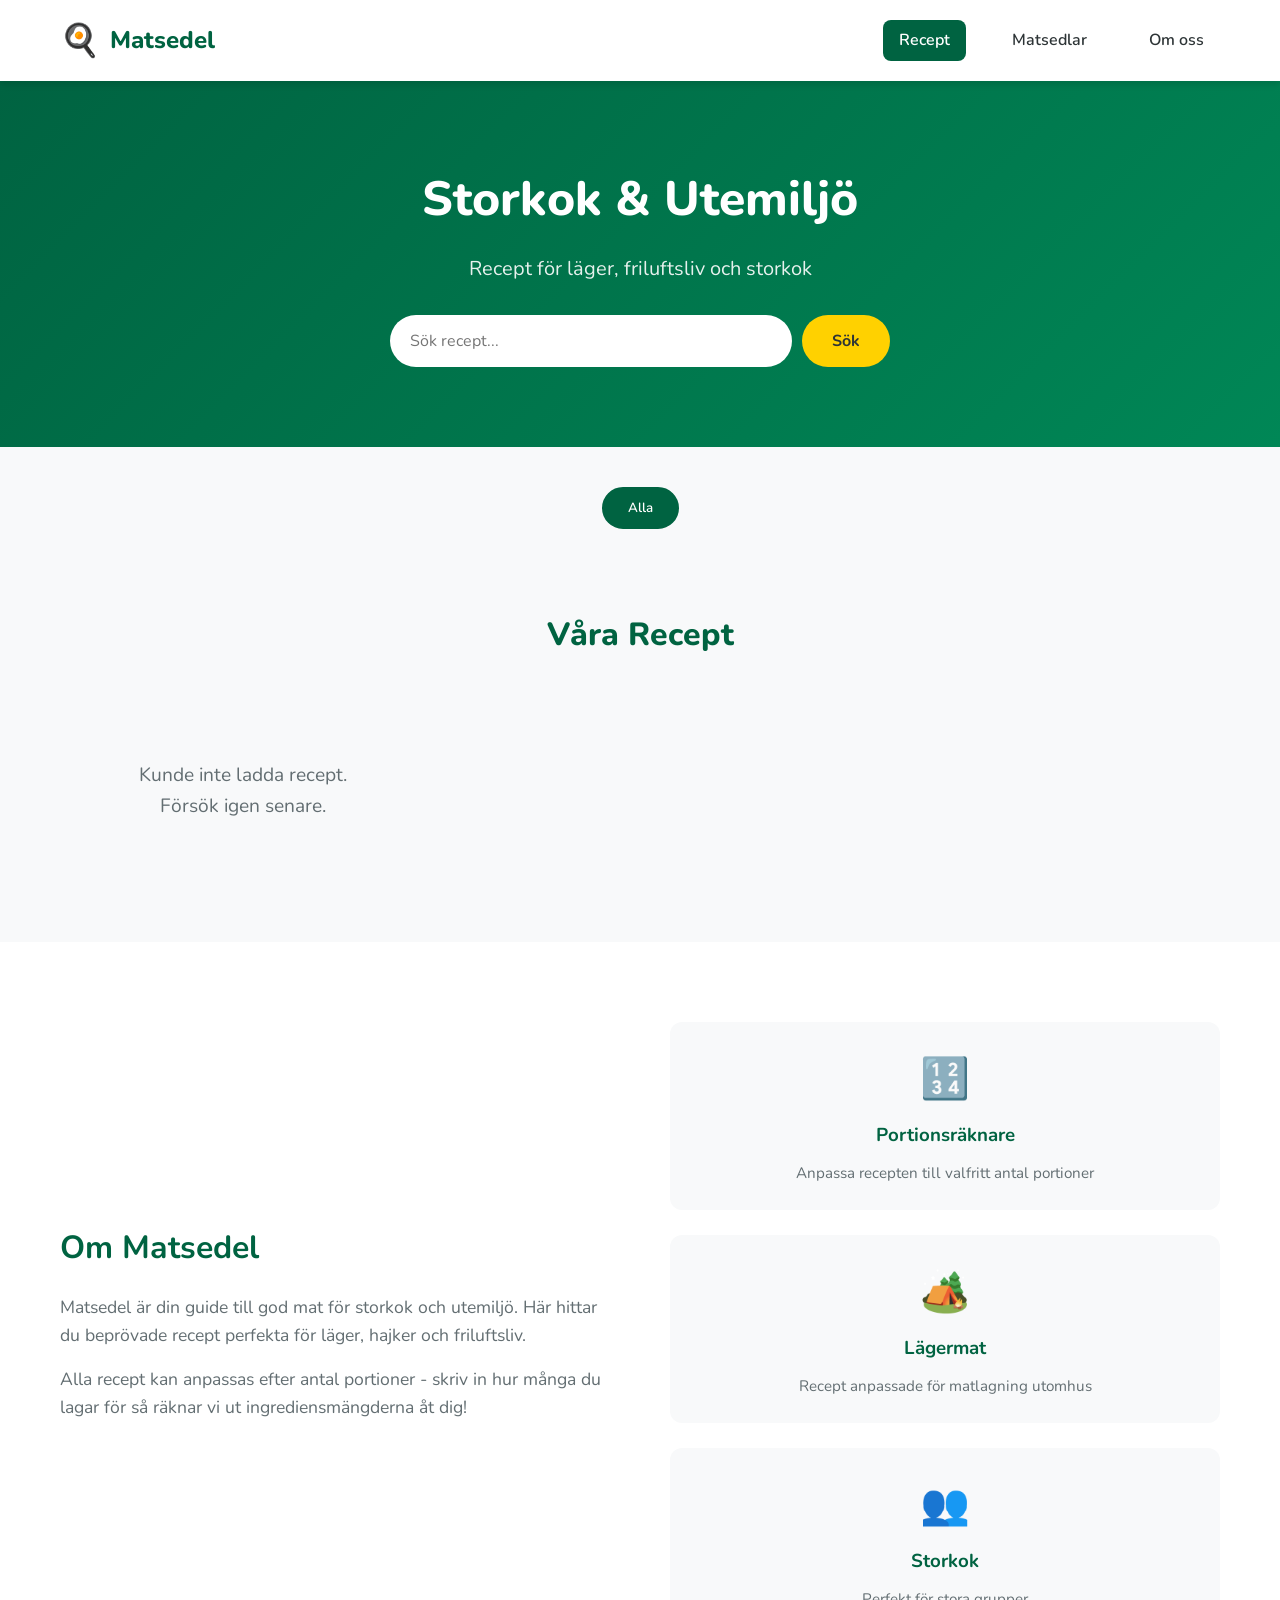
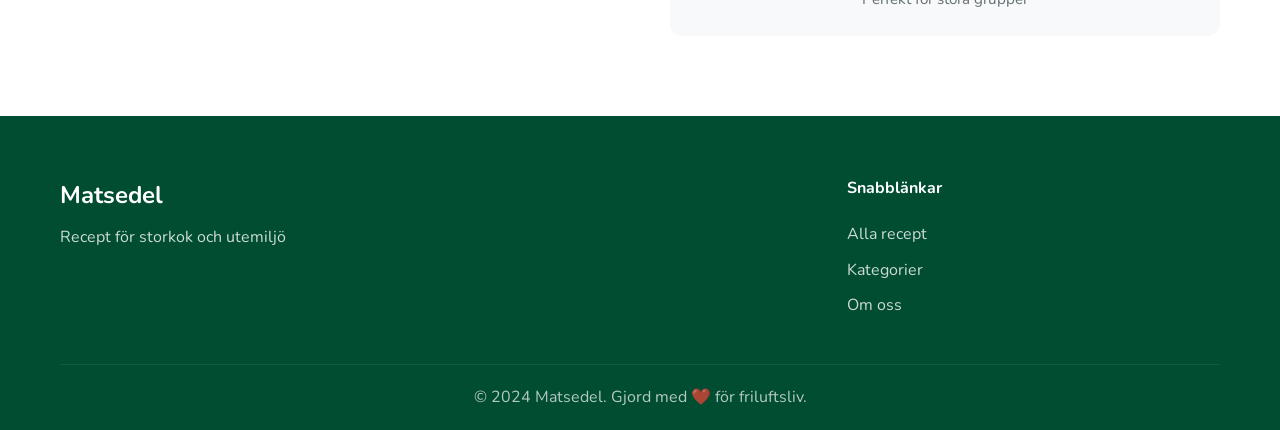
==== templates/index.html @ 11b61dfc "first it" ====
<!DOCTYPE html>
<html lang="sv">
<head>
    <meta charset="UTF-8">
    <meta name="viewport" content="width=device-width, initial-scale=1.0">
    <title>Matsedel - Storkok & Utemiljö</title>
    <link rel="stylesheet" href="/static/css/style.css">
    <link href="https://fonts.googleapis.com/css2?family=Nunito:wght@400;600;700;800&display=swap" rel="stylesheet">
</head>
<body>
    <!-- Header -->
    <header class="header">
        <div class="container">
            <div class="header-content">
                <a href="/" class="logo">
                    <span class="logo-icon">🍳</span>
                    <span class="logo-text">Matsedel</span>
                </a>
                <nav class="nav">
                    <a href="/" class="nav-link active">Recept</a>
                    <a href="/menus" class="nav-link">Matsedlar</a>
                    <a href="#about" class="nav-link">Om oss</a>
                </nav>
            </div>
        </div>
    </header>

    <!-- Hero Section -->
    <section class="hero">
        <div class="container">
            <h1>Storkok & Utemiljö</h1>
            <p>Recept för läger, friluftsliv och storkok</p>
            <div class="hero-search">
                <input type="text" id="searchInput" placeholder="Sök recept..." class="search-input">
                <button onclick="searchRecipes()" class="btn btn-primary">Sök</button>
            </div>
        </div>
    </section>

    <!-- Categories Filter -->
    <section class="categories" id="categories">
        <div class="container">
            <div class="category-buttons" id="categoryButtons">
                <button class="category-btn active" data-category="all">Alla</button>
                <!-- Categories loaded dynamically -->
            </div>
        </div>
    </section>

    <!-- Recipes Grid -->
    <section class="recipes-section">
        <div class="container">
            <h2 class="section-title">Våra Recept</h2>
            <div class="recipes-grid" id="recipesGrid">
                <!-- Recipes loaded dynamically -->
            </div>
        </div>
    </section>

    <!-- About Section -->
    <section class="about" id="about">
        <div class="container">
            <div class="about-content">
                <div class="about-text">
                    <h2>Om Matsedel</h2>
                    <p>Matsedel är din guide till god mat för storkok och utemiljö. Här hittar du beprövade recept perfekta för läger, hajker och friluftsliv.</p>
                    <p>Alla recept kan anpassas efter antal portioner - skriv in hur många du lagar för så räknar vi ut ingrediensmängderna åt dig!</p>
                </div>
                <div class="about-features">
                    <div class="feature">
                        <span class="feature-icon">🔢</span>
                        <h3>Portionsräknare</h3>
                        <p>Anpassa recepten till valfritt antal portioner</p>
                    </div>
                    <div class="feature">
                        <span class="feature-icon">🏕️</span>
                        <h3>Lägermat</h3>
                        <p>Recept anpassade för matlagning utomhus</p>
                    </div>
                    <div class="feature">
                        <span class="feature-icon">👥</span>
                        <h3>Storkok</h3>
                        <p>Perfekt för stora grupper</p>
                    </div>
                </div>
            </div>
        </div>
    </section>

    <!-- Footer -->
    <footer class="footer">
        <div class="container">
            <div class="footer-content">
                <div class="footer-info">
                    <h3>Matsedel</h3>
                    <p>Recept för storkok och utemiljö</p>
                </div>
                <div class="footer-links">
                    <h4>Snabblänkar</h4>
                    <a href="/">Alla recept</a>
                    <a href="#categories">Kategorier</a>
                    <a href="#about">Om oss</a>
                </div>
            </div>
            <div class="footer-bottom">
                <p>&copy; 2024 Matsedel. Gjord med ❤️ för friluftsliv.</p>
            </div>
        </div>
    </footer>

    <script src="/static/js/app.js"></script>
</body>
</html>
---- static/css/style.css ----
/* ===== CSS Variables (Scout-inspired theme) ===== */
:root {
    --primary-color: #006341;
    --primary-light: #008756;
    --primary-dark: #004d32;
    --secondary-color: #ffd100;
    --accent-color: #e63946;
    --text-color: #2d3436;
    --text-light: #636e72;
    --bg-color: #f8f9fa;
    --white: #ffffff;
    --shadow: 0 4px 6px rgba(0, 0, 0, 0.1);
    --shadow-hover: 0 8px 25px rgba(0, 0, 0, 0.15);
    --border-radius: 12px;
    --transition: all 0.3s ease;
}

/* ===== Reset & Base ===== */
* {
    margin: 0;
    padding: 0;
    box-sizing: border-box;
}

html {
    scroll-behavior: smooth;
}

body {
    font-family: 'Nunito', sans-serif;
    background-color: var(--bg-color);
    color: var(--text-color);
    line-height: 1.6;
}

.container {
    max-width: 1200px;
    margin: 0 auto;
    padding: 0 20px;
}

/* ===== Header ===== */
.header {
    background: var(--white);
    box-shadow: var(--shadow);
    position: sticky;
    top: 0;
    z-index: 1000;
}

.header-content {
    display: flex;
    justify-content: space-between;
    align-items: center;
    padding: 15px 0;
}

.logo {
    display: flex;
    align-items: center;
    gap: 10px;
    text-decoration: none;
    color: var(--primary-color);
}

.logo-img {
    height: 40px;
    width: auto;
}

.logo-icon {
    font-size: 2rem;
}

.logo-text {
    font-size: 1.5rem;
    font-weight: 800;
}

.nav {
    display: flex;
    gap: 30px;
}

.nav-link {
    text-decoration: none;
    color: var(--text-color);
    font-weight: 600;
    padding: 8px 16px;
    border-radius: 8px;
    transition: var(--transition);
}

.nav-link:hover,
.nav-link.active {
    background: var(--primary-color);
    color: var(--white);
}

/* ===== Hero Section ===== */
.hero {
    background: linear-gradient(135deg, var(--primary-color) 0%, var(--primary-light) 100%);
    color: var(--white);
    padding: 80px 0;
    text-align: center;
}

.hero h1 {
    font-size: 3rem;
    font-weight: 800;
    margin-bottom: 15px;
}

.hero p {
    font-size: 1.25rem;
    opacity: 0.9;
    margin-bottom: 30px;
}

.hero-search {
    display: flex;
    gap: 10px;
    max-width: 500px;
    margin: 0 auto;
}

.search-input {
    flex: 1;
    padding: 15px 20px;
    border: none;
    border-radius: 50px;
    font-size: 1rem;
    font-family: inherit;
}

.search-input:focus {
    outline: 3px solid var(--secondary-color);
}

/* ===== Buttons ===== */
.btn {
    padding: 15px 30px;
    border: none;
    border-radius: 50px;
    font-size: 1rem;
    font-weight: 700;
    cursor: pointer;
    transition: var(--transition);
    font-family: inherit;
}

.btn-primary {
    background: var(--secondary-color);
    color: var(--text-color);
}

.btn-primary:hover {
    background: #e6bc00;
    transform: translateY(-2px);
}

.btn-secondary {
    background: var(--white);
    color: var(--primary-color);
    border: 2px solid var(--primary-color);
}

.btn-secondary:hover {
    background: var(--primary-color);
    color: var(--white);
}

/* ===== Categories ===== */
.categories {
    padding: 40px 0 20px;
}

.category-buttons {
    display: flex;
    gap: 10px;
    flex-wrap: wrap;
    justify-content: center;
}

.category-btn {
    padding: 10px 24px;
    border: 2px solid var(--primary-color);
    background: var(--white);
    color: var(--primary-color);
    border-radius: 50px;
    font-weight: 600;
    cursor: pointer;
    transition: var(--transition);
    font-family: inherit;
}

.category-btn:hover,
.category-btn.active {
    background: var(--primary-color);
    color: var(--white);
}

/* ===== Section Titles ===== */
.section-title {
    font-size: 2rem;
    font-weight: 800;
    text-align: center;
    margin-bottom: 40px;
    color: var(--primary-color);
}

/* ===== Recipes Grid ===== */
.recipes-section {
    padding: 60px 0;
}

.recipes-grid {
    display: grid;
    grid-template-columns: repeat(auto-fill, minmax(300px, 1fr));
    gap: 30px;
}

/* ===== Recipe Card ===== */
.recipe-card {
    background: var(--white);
    border-radius: var(--border-radius);
    overflow: hidden;
    box-shadow: var(--shadow);
    transition: var(--transition);
    cursor: pointer;
}

.recipe-card:hover {
    transform: translateY(-5px);
    box-shadow: var(--shadow-hover);
}

.recipe-image {
    height: 200px;
    background: linear-gradient(135deg, var(--primary-light) 0%, var(--primary-color) 100%);
    display: flex;
    align-items: center;
    justify-content: center;
    font-size: 4rem;
}

.recipe-info {
    padding: 20px;
}

.recipe-category {
    display: inline-block;
    background: var(--secondary-color);
    color: var(--text-color);
    padding: 4px 12px;
    border-radius: 20px;
    font-size: 0.85rem;
    font-weight: 600;
    margin-bottom: 10px;
}

.recipe-info h3 {
    font-size: 1.25rem;
    margin-bottom: 10px;
    color: var(--text-color);
}

.recipe-info p {
    color: var(--text-light);
    font-size: 0.95rem;
    margin-bottom: 15px;
}

.recipe-meta {
    display: flex;
    gap: 20px;
    color: var(--text-light);
    font-size: 0.9rem;
}

.recipe-meta span {
    display: flex;
    align-items: center;
    gap: 5px;
}

/* ===== Recipe Detail Page ===== */
.recipe-detail {
    padding: 40px 0 80px;
}

.back-link {
    display: inline-block;
    color: var(--primary-color);
    text-decoration: none;
    font-weight: 600;
    margin-bottom: 30px;
    transition: var(--transition);
}

.back-link:hover {
    color: var(--primary-dark);
}

.recipe-header {
    display: grid;
    grid-template-columns: 1fr 1fr;
    gap: 40px;
    margin-bottom: 40px;
}

.recipe-image-large {
    height: 400px;
    background: linear-gradient(135deg, var(--primary-light) 0%, var(--primary-color) 100%);
    border-radius: var(--border-radius);
    display: flex;
    align-items: center;
    justify-content: center;
    font-size: 8rem;
}

.recipe-title-section h1 {
    font-size: 2.5rem;
    color: var(--text-color);
    margin-bottom: 15px;
}

.recipe-description {
    color: var(--text-light);
    font-size: 1.1rem;
    margin-bottom: 20px;
}

.recipe-details {
    display: flex;
    gap: 30px;
    margin-bottom: 30px;
}

.detail-item {
    display: flex;
    align-items: center;
    gap: 8px;
    color: var(--text-color);
}

.detail-item span:first-child {
    font-size: 1.5rem;
}

/* ===== Servings Calculator ===== */
.servings-calculator {
    background: var(--primary-color);
    color: var(--white);
    padding: 25px;
    border-radius: var(--border-radius);
}

.servings-calculator h3 {
    margin-bottom: 15px;
}

.servings-input {
    display: flex;
    align-items: center;
    gap: 15px;
}

.servings-input input {
    width: 80px;
    padding: 10px;
    border: none;
    border-radius: 8px;
    font-size: 1.2rem;
    text-align: center;
    font-family: inherit;
}

.servings-input button {
    padding: 10px 20px;
    background: var(--secondary-color);
    color: var(--text-color);
    border: none;
    border-radius: 8px;
    font-weight: 700;
    cursor: pointer;
    transition: var(--transition);
}

.servings-input button:hover {
    background: #e6bc00;
}

/* ===== Ingredients & Instructions ===== */
.recipe-body {
    display: grid;
    grid-template-columns: 1fr 2fr;
    gap: 40px;
}

.ingredients-section,
.instructions-section {
    background: var(--white);
    padding: 30px;
    border-radius: var(--border-radius);
    box-shadow: var(--shadow);
}

.ingredients-section h2,
.instructions-section h2 {
    color: var(--primary-color);
    margin-bottom: 20px;
    padding-bottom: 10px;
    border-bottom: 2px solid var(--primary-color);
}

.ingredients-list {
    list-style: none;
}

.ingredients-list li {
    padding: 12px 0;
    border-bottom: 1px solid #eee;
    display: flex;
    justify-content: space-between;
}

.ingredients-list li:last-child {
    border-bottom: none;
}

.ingredient-amount {
    font-weight: 700;
    color: var(--primary-color);
}

.instructions-section ol {
    padding-left: 20px;
}

.instructions-section li {
    padding: 15px 0;
    padding-left: 10px;
}

.instructions-section li::marker {
    color: var(--primary-color);
    font-weight: 700;
}

/* ===== About Section ===== */
.about {
    background: var(--white);
    padding: 80px 0;
}

.about-content {
    display: grid;
    grid-template-columns: 1fr 1fr;
    gap: 60px;
    align-items: center;
}

.about-text h2 {
    font-size: 2rem;
    color: var(--primary-color);
    margin-bottom: 20px;
}

.about-text p {
    color: var(--text-light);
    margin-bottom: 15px;
    font-size: 1.1rem;
}

.about-features {
    display: grid;
    gap: 25px;
}

.feature {
    background: var(--bg-color);
    padding: 25px;
    border-radius: var(--border-radius);
    text-align: center;
    transition: var(--transition);
}

.feature:hover {
    transform: translateY(-3px);
    box-shadow: var(--shadow);
}

.feature-icon {
    font-size: 2.5rem;
    display: block;
    margin-bottom: 10px;
}

.feature h3 {
    color: var(--primary-color);
    margin-bottom: 10px;
}

.feature p {
    color: var(--text-light);
    font-size: 0.95rem;
}

/* ===== Footer ===== */
.footer {
    background: var(--primary-dark);
    color: var(--white);
    padding: 60px 0 20px;
}

.footer-content {
    display: grid;
    grid-template-columns: 2fr 1fr;
    gap: 40px;
    margin-bottom: 40px;
}

.footer-info h3 {
    font-size: 1.5rem;
    margin-bottom: 10px;
}

.footer-info p {
    opacity: 0.8;
}

.footer-links h4 {
    margin-bottom: 15px;
}

.footer-links a {
    display: block;
    color: var(--white);
    opacity: 0.8;
    text-decoration: none;
    padding: 5px 0;
    transition: var(--transition);
}

.footer-links a:hover {
    opacity: 1;
}

.footer-bottom {
    text-align: center;
    padding-top: 20px;
    border-top: 1px solid rgba(255, 255, 255, 0.1);
    opacity: 0.7;
}

/* ===== Loading State ===== */
.loading {
    text-align: center;
    padding: 60px;
    color: var(--text-light);
    font-size: 1.2rem;
}

/* ===== Menu Planning Styles ===== */
.hero-small {
    padding: 50px 0;
}

.hero-small h1 {
    font-size: 2.5rem;
}

/* Create Menu Section */
.create-menu-section {
    padding: 40px 0;
}

.create-menu-card {
    background: var(--white);
    padding: 30px;
    border-radius: var(--border-radius);
    box-shadow: var(--shadow);
}

.create-menu-card h2 {
    color: var(--primary-color);
    margin-bottom: 20px;
}

.create-menu-form {
    display: flex;
    flex-direction: column;
    gap: 20px;
}

.form-row {
    display: grid;
    grid-template-columns: 2fr 1fr 1fr;
    gap: 20px;
}

.form-group {
    display: flex;
    flex-direction: column;
    gap: 8px;
}

.form-group label {
    font-weight: 600;
    color: var(--text-color);
}

.form-group input {
    padding: 12px 15px;
    border: 2px solid #e0e0e0;
    border-radius: 8px;
    font-size: 1rem;
    font-family: inherit;
    transition: var(--transition);
}

.form-group input:focus {
    outline: none;
    border-color: var(--primary-color);
}

/* Menus Grid */
.menus-section {
    padding: 40px 0 80px;
}

.menus-grid {
    display: grid;
    grid-template-columns: repeat(auto-fill, minmax(350px, 1fr));
    gap: 20px;
}

.menu-card {
    background: var(--white);
    border-radius: var(--border-radius);
    padding: 20px;
    box-shadow: var(--shadow);
    display: flex;
    align-items: center;
    gap: 15px;
    cursor: pointer;
    transition: var(--transition);
    position: relative;
}

.menu-card:hover {
    transform: translateY(-3px);
    box-shadow: var(--shadow-hover);
}

.menu-card-icon {
    font-size: 2.5rem;
}

.menu-card-info {
    flex: 1;
}

.menu-card-info h3 {
    color: var(--text-color);
    margin-bottom: 8px;
}

.menu-card-meta {
    display: flex;
    gap: 15px;
    color: var(--text-light);
    font-size: 0.9rem;
}

.menu-card-date {
    color: var(--text-light);
    font-size: 0.85rem;
    margin-top: 8px;
}

.delete-btn {
    background: none;
    border: none;
    font-size: 1.2rem;
    cursor: pointer;
    padding: 8px;
    opacity: 0.5;
    transition: var(--transition);
}

.delete-btn:hover {
    opacity: 1;
}

/* Menu Detail Page */
.menu-detail-page {
    padding: 40px 0 80px;
}

.back-link {
    display: inline-block;
    color: var(--primary-color);
    text-decoration: none;
    font-weight: 600;
    margin-bottom: 20px;
}

.back-link:hover {
    text-decoration: underline;
}

.menu-header {
    margin-bottom: 30px;
}

.menu-title-section h1 {
    color: var(--text-color);
    margin-bottom: 10px;
}

.menu-meta {
    display: flex;
    gap: 20px;
    color: var(--text-light);
}

/* New Table-based Menu Layout */
.menu-table-wrapper {
    overflow-x: auto;
    margin-bottom: 30px;
}

.menu-table {
    width: 100%;
    border-collapse: separate;
    border-spacing: 0;
    background: var(--white);
    border-radius: var(--border-radius);
    box-shadow: var(--shadow);
    overflow: hidden;
}

.menu-table thead {
    background: var(--primary-color);
}

.menu-table th {
    color: var(--white);
    font-weight: 700;
    padding: 18px 15px;
    text-align: center;
    font-size: 1rem;
}

.menu-table th.day-column {
    width: 100px;
    background: var(--primary-dark);
}

.menu-table th.meal-column {
    min-width: 180px;
}

.menu-row {
    border-bottom: 2px solid #e8e8e8;
}

.menu-row:last-child {
    border-bottom: none;
}

.day-cell {
    background: var(--primary-color);
    text-align: center;
    vertical-align: middle;
}

.day-number {
    color: var(--white);
    font-weight: 700;
    font-size: 1.1rem;
}

.meal-cell {
    padding: 12px;
    vertical-align: top;
    cursor: pointer;
    transition: var(--transition);
    border-right: 1px solid #e8e8e8;
}

.meal-cell:last-child {
    border-right: none;
}

/* EMPTY SLOT - Dashed border, light gray */
.meal-cell.empty {
    background: #f8f8f8;
}

.meal-cell.empty:hover {
    background: #f0f0f0;
}

.empty-slot {
    display: flex;
    flex-direction: column;
    align-items: center;
    justify-content: center;
    min-height: 80px;
    border: 2px dashed #ccc;
    border-radius: 8px;
    color: #999;
}

.empty-slot .plus-icon {
    font-size: 2rem;
    font-weight: 300;
    line-height: 1;
}

.empty-slot .add-text {
    font-size: 0.85rem;
    margin-top: 5px;
}

/* FILLED SLOT - Strong green background with recipe card */
.meal-cell.has-recipe {
    background: #e8f5e9;
}

.meal-cell.has-recipe:hover {
    background: #c8e6c9;
}

.recipe-card {
    background: var(--white);
    border: 3px solid var(--primary-color);
    border-radius: 8px;
    padding: 12px;
    min-height: 80px;
    position: relative;
    box-shadow: 0 2px 8px rgba(0, 99, 65, 0.15);
}

.recipe-card-name {
    font-weight: 700;
    color: var(--primary-color);
    font-size: 1rem;
    margin-bottom: 5px;
    padding-right: 60px;
}

.recipe-card-time {
    color: var(--text-light);
    font-size: 0.85rem;
}

.remove-recipe-btn {
    position: absolute;
    top: 8px;
    right: 8px;
    background: #ffebee;
    border: 1px solid #ef5350;
    color: #c62828;
    padding: 4px 10px;
    border-radius: 4px;
    font-size: 0.75rem;
    cursor: pointer;
    transition: var(--transition);
}

.remove-recipe-btn:hover {
    background: #ef5350;
    color: white;
}

/* Legend */
.menu-legend {
    display: flex;
    gap: 30px;
    justify-content: center;
    padding: 20px;
    background: var(--white);
    border-radius: var(--border-radius);
    box-shadow: var(--shadow);
    margin-bottom: 30px;
}

.legend-item {
    display: flex;
    align-items: center;
    gap: 10px;
    color: var(--text-light);
    font-size: 0.9rem;
}

.legend-box {
    width: 30px;
    height: 30px;
    border-radius: 4px;
}

.legend-box.empty {
    background: #f8f8f8;
    border: 2px dashed #ccc;
}

.legend-box.filled {
    background: var(--white);
    border: 3px solid var(--primary-color);
    box-shadow: 0 2px 8px rgba(0, 99, 65, 0.15);
}

/* Modal */
.modal {
    display: none;
    position: fixed;
    top: 0;
    left: 0;
    right: 0;
    bottom: 0;
    background: rgba(0, 0, 0, 0.5);
    z-index: 2000;
    align-items: center;
    justify-content: center;
}

.modal.active {
    display: flex;
}

.modal-content {
    background: var(--white);
    border-radius: var(--border-radius);
    width: 90%;
    max-width: 600px;
    max-height: 80vh;
    display: flex;
    flex-direction: column;
}

.modal-header {
    display: flex;
    justify-content: space-between;
    align-items: center;
    padding: 20px;
    border-bottom: 1px solid #e0e0e0;
}

.modal-header h2 {
    color: var(--primary-color);
}

.modal-close {
    background: none;
    border: none;
    font-size: 1.5rem;
    cursor: pointer;
    color: var(--text-light);
}

.modal-search {
    padding: 15px 20px;
    border-bottom: 1px solid #e0e0e0;
}

.modal-search input {
    width: 100%;
    padding: 12px 15px;
    border: 2px solid #e0e0e0;
    border-radius: 8px;
    font-size: 1rem;
    font-family: inherit;
}

.modal-body {
    flex: 1;
    overflow-y: auto;
    padding: 20px;
}

.modal-recipe {
    padding: 15px;
    border: 1px solid #e0e0e0;
    border-radius: 8px;
    margin-bottom: 10px;
    cursor: pointer;
    transition: var(--transition);
}

.modal-recipe:hover {
    background: var(--bg-color);
    border-color: var(--primary-color);
}

.modal-recipe h4 {
    color: var(--text-color);
    margin-bottom: 5px;
}

.modal-recipe p {
    color: var(--text-light);
    font-size: 0.9rem;
    margin-bottom: 8px;
}

.modal-recipe-meta {
    display: flex;
    gap: 15px;
    color: var(--text-light);
    font-size: 0.85rem;
}

/* Shopping List */
.shopping-list-section {
    margin-top: 40px;
    background: var(--white);
    border-radius: var(--border-radius);
    padding: 30px;
    box-shadow: var(--shadow);
}

.shopping-list-section h2 {
    color: var(--primary-color);
    margin-bottom: 20px;
}

.servings-selector {
    display: flex;
    align-items: center;
    gap: 15px;
    margin-bottom: 20px;
}

.servings-selector input {
    width: 80px;
    padding: 10px;
    border: 2px solid #e0e0e0;
    border-radius: 8px;
    font-size: 1rem;
    text-align: center;
}

.shopping-list-info {
    color: var(--text-light);
    margin-bottom: 15px;
}

.shopping-items {
    list-style: none;
    padding: 0;
}

.shopping-items li {
    display: flex;
    justify-content: space-between;
    padding: 12px 0;
    border-bottom: 1px solid #f0f0f0;
}

.shopping-items li:last-child {
    border-bottom: none;
}

.ingredient-name {
    color: var(--text-color);
}

.ingredient-amount {
    font-weight: 600;
    color: var(--primary-color);
}

/* ===== Responsive Design ===== */
@media (max-width: 1024px) {
    .menu-table th.meal-column {
        min-width: 140px;
    }
    
    .recipe-card-name {
        font-size: 0.9rem;
        padding-right: 50px;
    }
    
    .remove-recipe-btn {
        padding: 3px 8px;
        font-size: 0.7rem;
    }
}

@media (max-width: 768px) {
    .header-content {
        flex-direction: column;
        gap: 15px;
    }
    
    .nav {
        gap: 15px;
    }
    
    .hero h1 {
        font-size: 2rem;
    }
    
    .hero-search {
        flex-direction: column;
    }
    
    .recipes-grid {
        grid-template-columns: 1fr;
    }
    
    .recipe-header {
        grid-template-columns: 1fr;
    }
    
    .recipe-body {
        grid-template-columns: 1fr;
    }
    
    .about-content {
        grid-template-columns: 1fr;
    }
    
    .footer-content {
        grid-template-columns: 1fr;
        text-align: center;
    }
    
    .form-row {
        grid-template-columns: 1fr;
    }
    
    .menus-grid {
        grid-template-columns: 1fr;
    }
    
    /* Mobile menu table - scroll horizontally */
    .menu-table-wrapper {
        margin: 0 -15px;
        padding: 0 15px;
    }
    
    .menu-table th {
        padding: 12px 10px;
        font-size: 0.85rem;
    }
    
    .menu-table th.meal-column {
        min-width: 120px;
    }
    
    .meal-cell {
        padding: 8px;
    }
    
    .recipe-card {
        padding: 8px;
        min-height: 70px;
    }
    
    .recipe-card-name {
        font-size: 0.8rem;
        padding-right: 40px;
    }
    
    .empty-slot {
        min-height: 70px;
    }
    
    .empty-slot .plus-icon {
        font-size: 1.5rem;
    }
    
    .menu-legend {
        flex-direction: column;
        gap: 15px;
        align-items: flex-start;
    }
    
    .servings-selector {
        flex-wrap: wrap;
    }
}
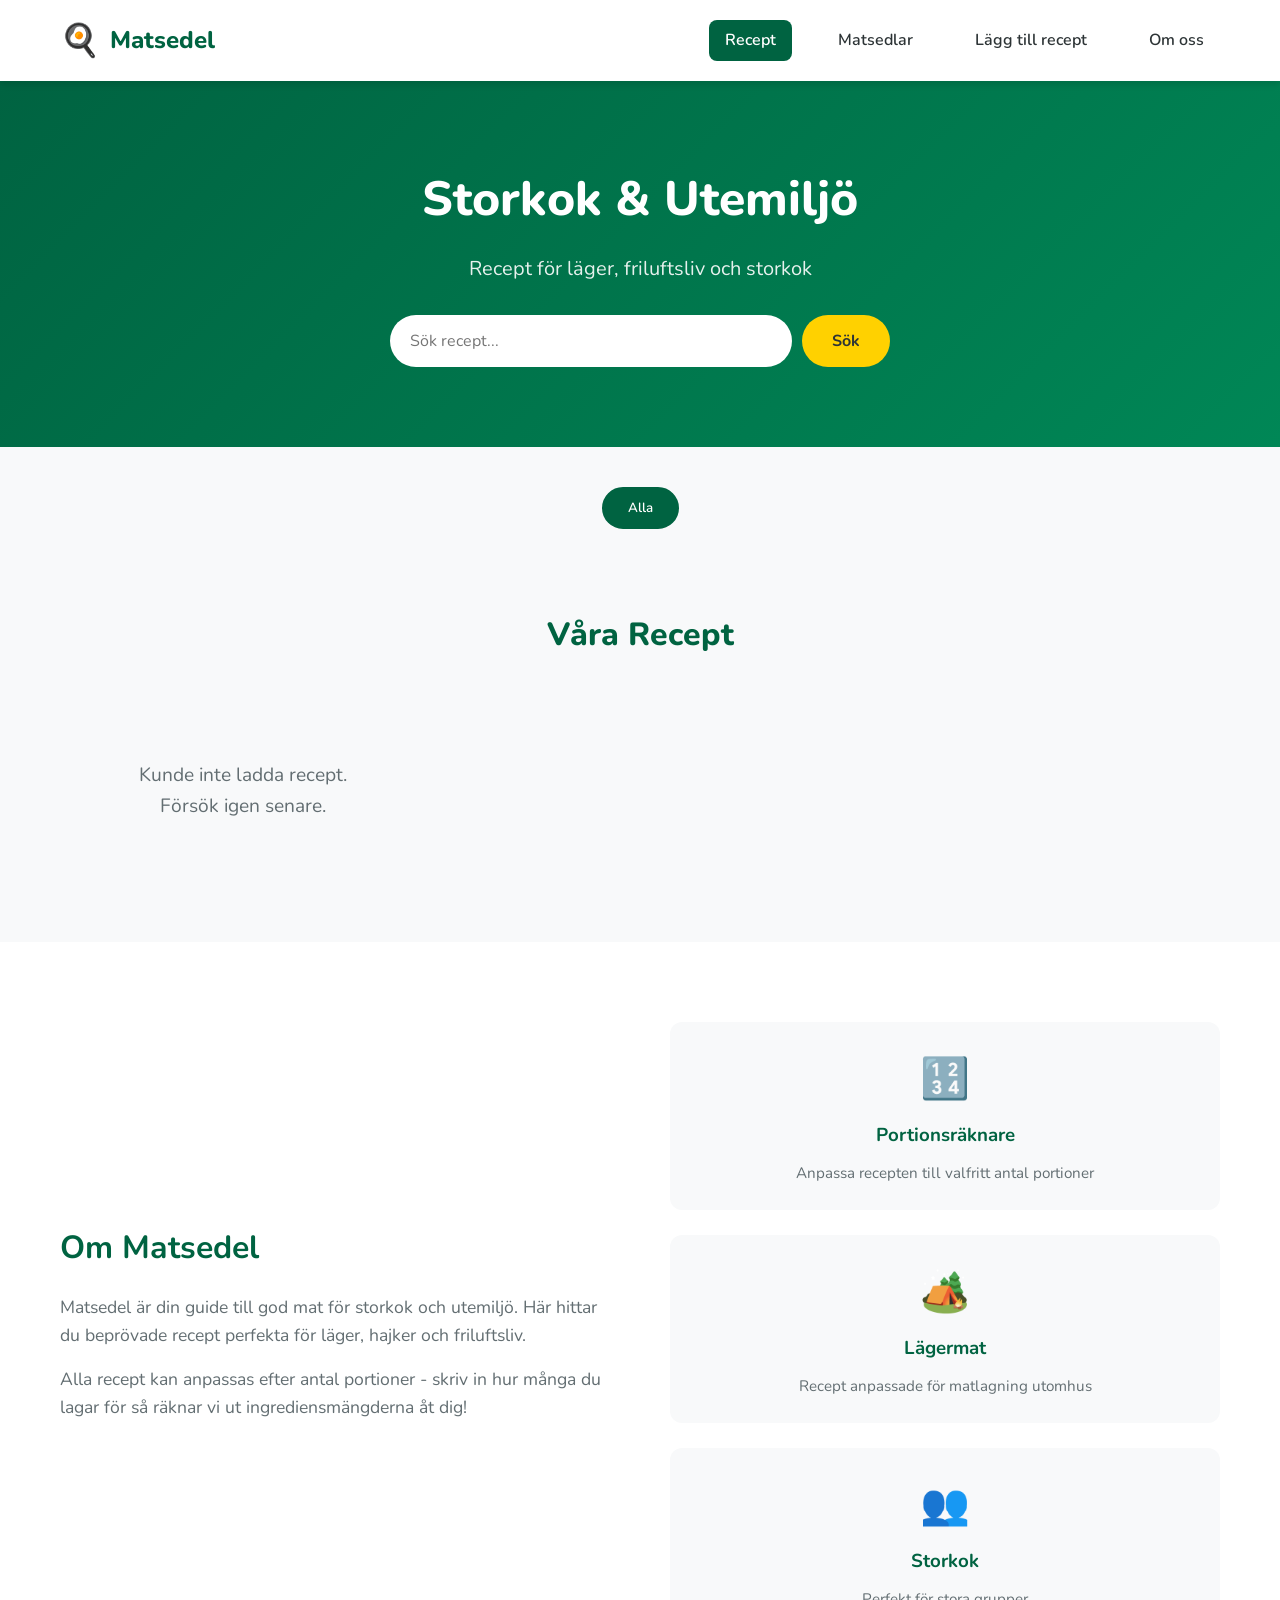
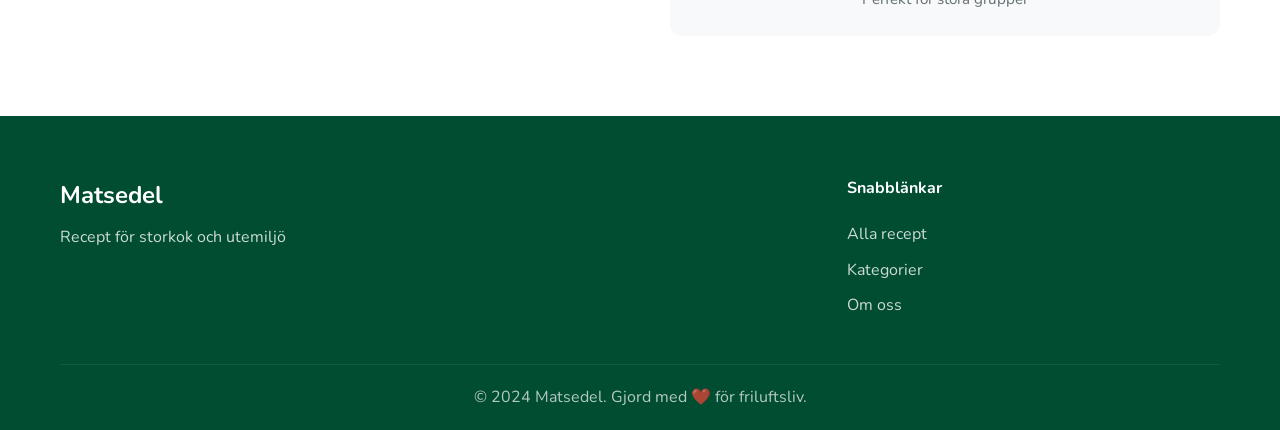
==== commit f6e68b3e: "add more feature" ====
--- a/templates/index.html
+++ b/templates/index.html
@@ -19,6 +19,7 @@
                 <nav class="nav">
                     <a href="/" class="nav-link active">Recept</a>
                     <a href="/menus" class="nav-link">Matsedlar</a>
+                    <a href="/editor" class="nav-link">Lägg till recept</a>
                     <a href="#about" class="nav-link">Om oss</a>
                 </nav>
             </div>
--- a/static/css/style.css
+++ b/static/css/style.css
@@ -244,6 +244,13 @@
     font-size: 4rem;
 }
 
+.recipe-photo-card {
+    width: 100%;
+    height: 100%;
+    object-fit: cover;
+    display: block;
+}
+
 .recipe-info {
     padding: 20px;
 }
@@ -319,6 +326,14 @@
     font-size: 8rem;
 }
 
+.recipe-photo-large {
+    width: 100%;
+    height: 100%;
+    object-fit: cover;
+    display: block;
+    border-radius: var(--border-radius);
+}
+
 .recipe-title-section h1 {
     font-size: 2.5rem;
     color: var(--text-color);
@@ -621,6 +636,21 @@
 }
 
 .form-group input:focus {
+    outline: none;
+    border-color: var(--primary-color);
+}
+
+.form-group select {
+    padding: 12px 15px;
+    border: 2px solid #e0e0e0;
+    border-radius: 8px;
+    font-size: 1rem;
+    font-family: inherit;
+    background: var(--white);
+    transition: var(--transition);
+}
+
+.form-group select:focus {
     outline: none;
     border-color: var(--primary-color);
 }
@@ -1065,6 +1095,100 @@
     border-bottom: none;
 }
 
+.editor-textarea {
+    width: 100%;
+    padding: 12px 15px;
+    border: 2px solid #e0e0e0;
+    border-radius: 8px;
+    font-size: 1rem;
+    font-family: inherit;
+    transition: var(--transition);
+    resize: vertical;
+}
+
+.editor-textarea:focus {
+    outline: none;
+    border-color: var(--primary-color);
+}
+
+.editor-ingredients-header {
+    display: flex;
+    justify-content: space-between;
+    align-items: center;
+    margin-top: 10px;
+}
+
+.editor-ingredients-header h3 {
+    color: var(--primary-color);
+}
+
+.editor-ingredients-list {
+    display: flex;
+    flex-direction: column;
+    gap: 12px;
+}
+
+.editor-ingredient-row {
+    display: grid;
+    grid-template-columns: 2fr 1fr 1fr auto;
+    gap: 12px;
+    align-items: center;
+}
+
+.editor-ingredient-row input {
+    padding: 10px 12px;
+    border: 2px solid #e0e0e0;
+    border-radius: 8px;
+    font-size: 0.95rem;
+    font-family: inherit;
+}
+
+.editor-ingredient-row input:focus {
+    outline: none;
+    border-color: var(--primary-color);
+}
+
+.editor-ingredient-row select {
+    padding: 10px 12px;
+    border: 2px solid #e0e0e0;
+    border-radius: 8px;
+    font-size: 0.95rem;
+    font-family: inherit;
+    background: var(--white);
+}
+
+.editor-ingredient-row select:focus {
+    outline: none;
+    border-color: var(--primary-color);
+}
+
+.remove-ingredient-btn {
+    border-radius: 12px;
+    padding: 10px 14px;
+}
+
+.editor-actions {
+    margin-top: 10px;
+}
+
+.editor-message {
+    min-height: 24px;
+    font-weight: 700;
+}
+
+.editor-message.success {
+    color: var(--primary-color);
+}
+
+.editor-message.error {
+    color: var(--accent-color);
+}
+
+.editor-help {
+    color: var(--text-light);
+    font-size: 0.9rem;
+}
+
 .ingredient-name {
     color: var(--text-color);
 }
@@ -1184,4 +1308,8 @@
     .servings-selector {
         flex-wrap: wrap;
     }
-}
+
+    .editor-ingredient-row {
+        grid-template-columns: 1fr;
+    }
+}
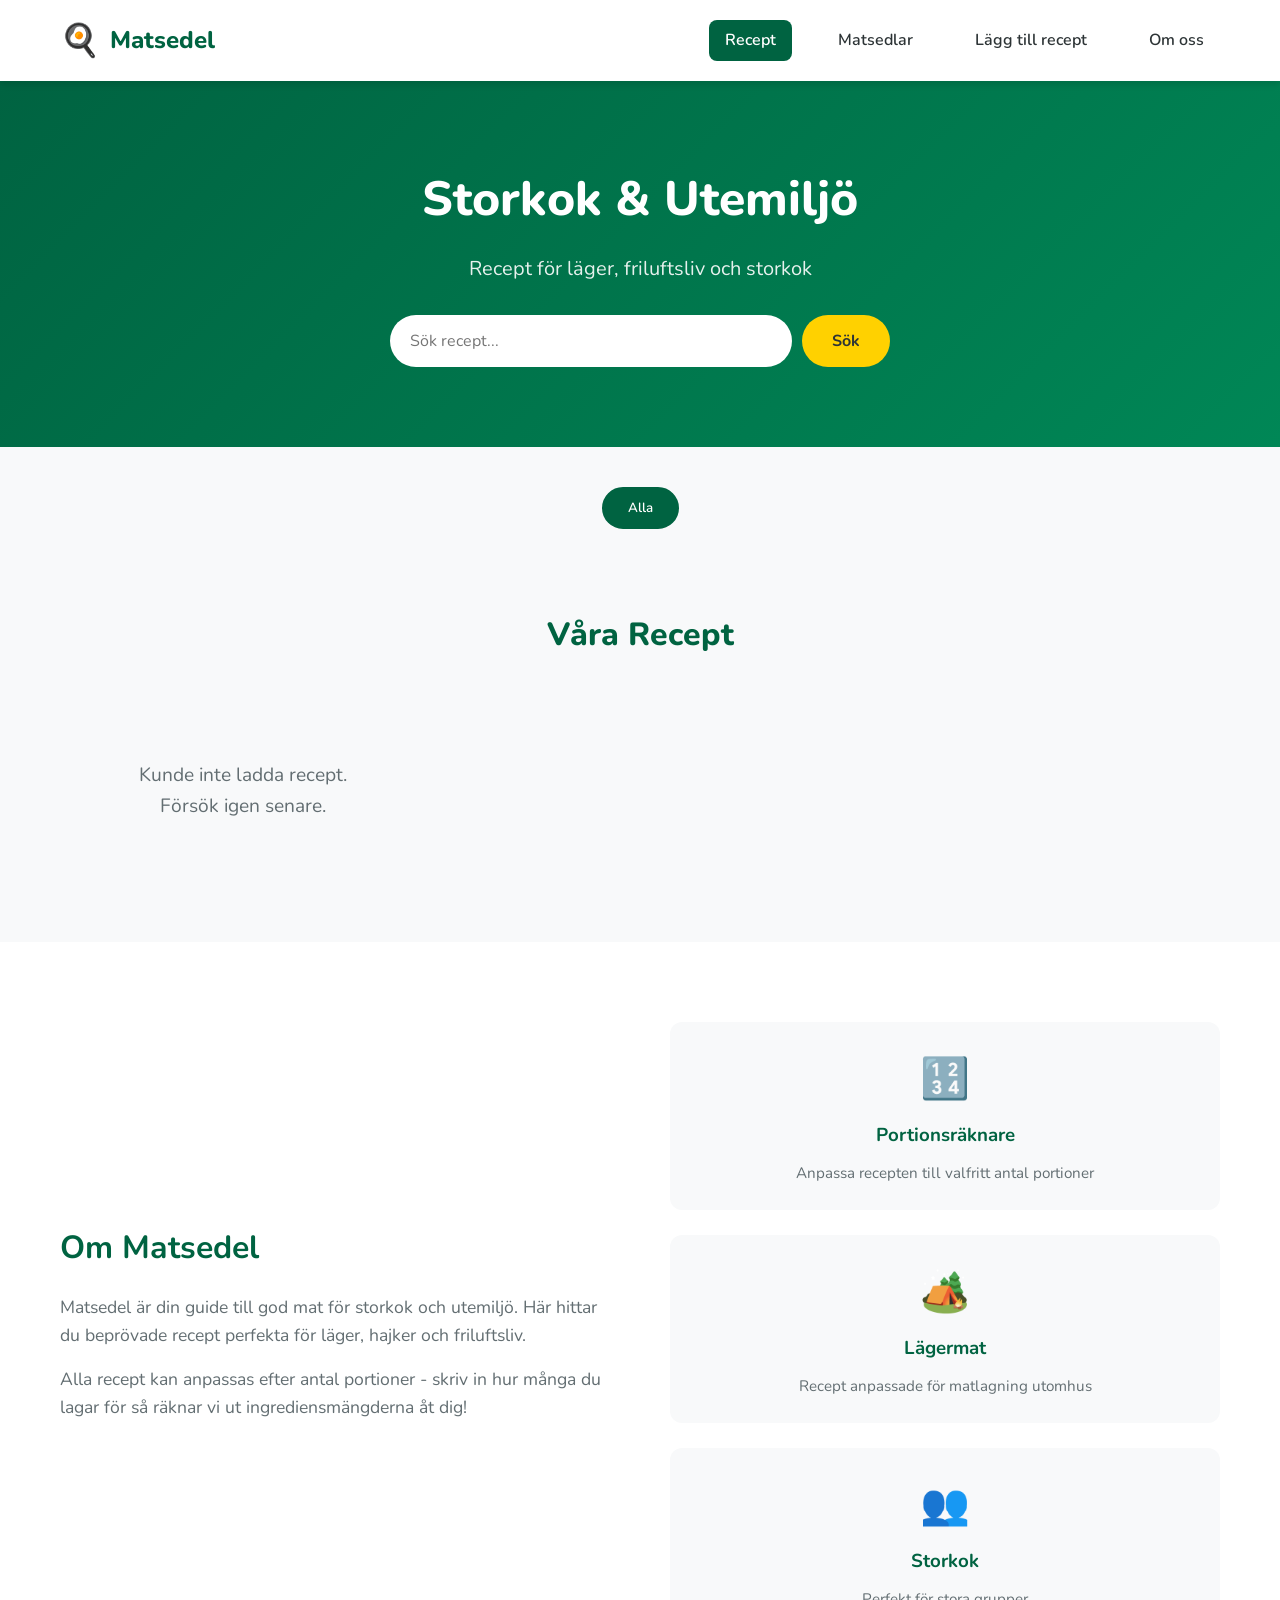
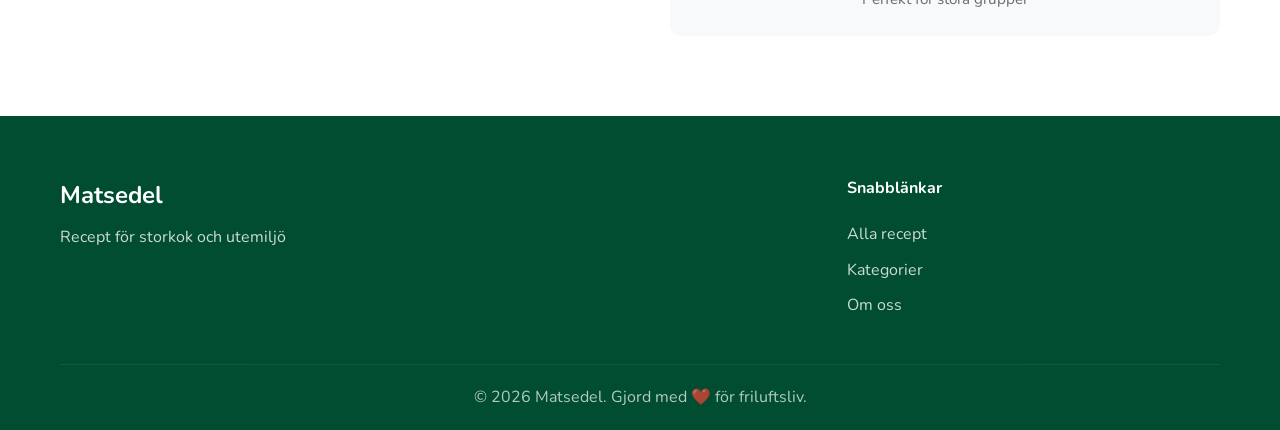
==== commit 39e97b58: "chage date" ====
--- a/templates/index.html
+++ b/templates/index.html
@@ -104,7 +104,7 @@
                 </div>
             </div>
             <div class="footer-bottom">
-                <p>&copy; 2024 Matsedel. Gjord med ❤️ för friluftsliv.</p>
+                <p>&copy; 2026 Matsedel. Gjord med ❤️ för friluftsliv.</p>
             </div>
         </div>
     </footer>
--- a/static/css/style.css
+++ b/static/css/style.css
@@ -1193,6 +1193,40 @@
     color: var(--text-color);
 }
 
+.recipe-actions {
+    margin-top: 30px;
+    display: flex;
+    gap: 15px;
+}
+
+.recipe-actions a,
+.recipe-actions button {
+    flex: 1;
+    text-align: center;
+    text-decoration: none;
+}
+
+.editor-current-image {
+    margin-bottom: 20px;
+    padding: 20px;
+    background: var(--bg-color);
+    border-radius: var(--border-radius);
+}
+
+.editor-current-image p {
+    font-weight: 600;
+    color: var(--text-color);
+    margin-bottom: 10px;
+}
+
+.editor-current-image img {
+    border-radius: 8px;
+    box-shadow: var(--shadow);
+}
+
+.editor-image-preview {
+    margin-bottom: 15px;
+}
 .ingredient-amount {
     font-weight: 600;
     color: var(--primary-color);
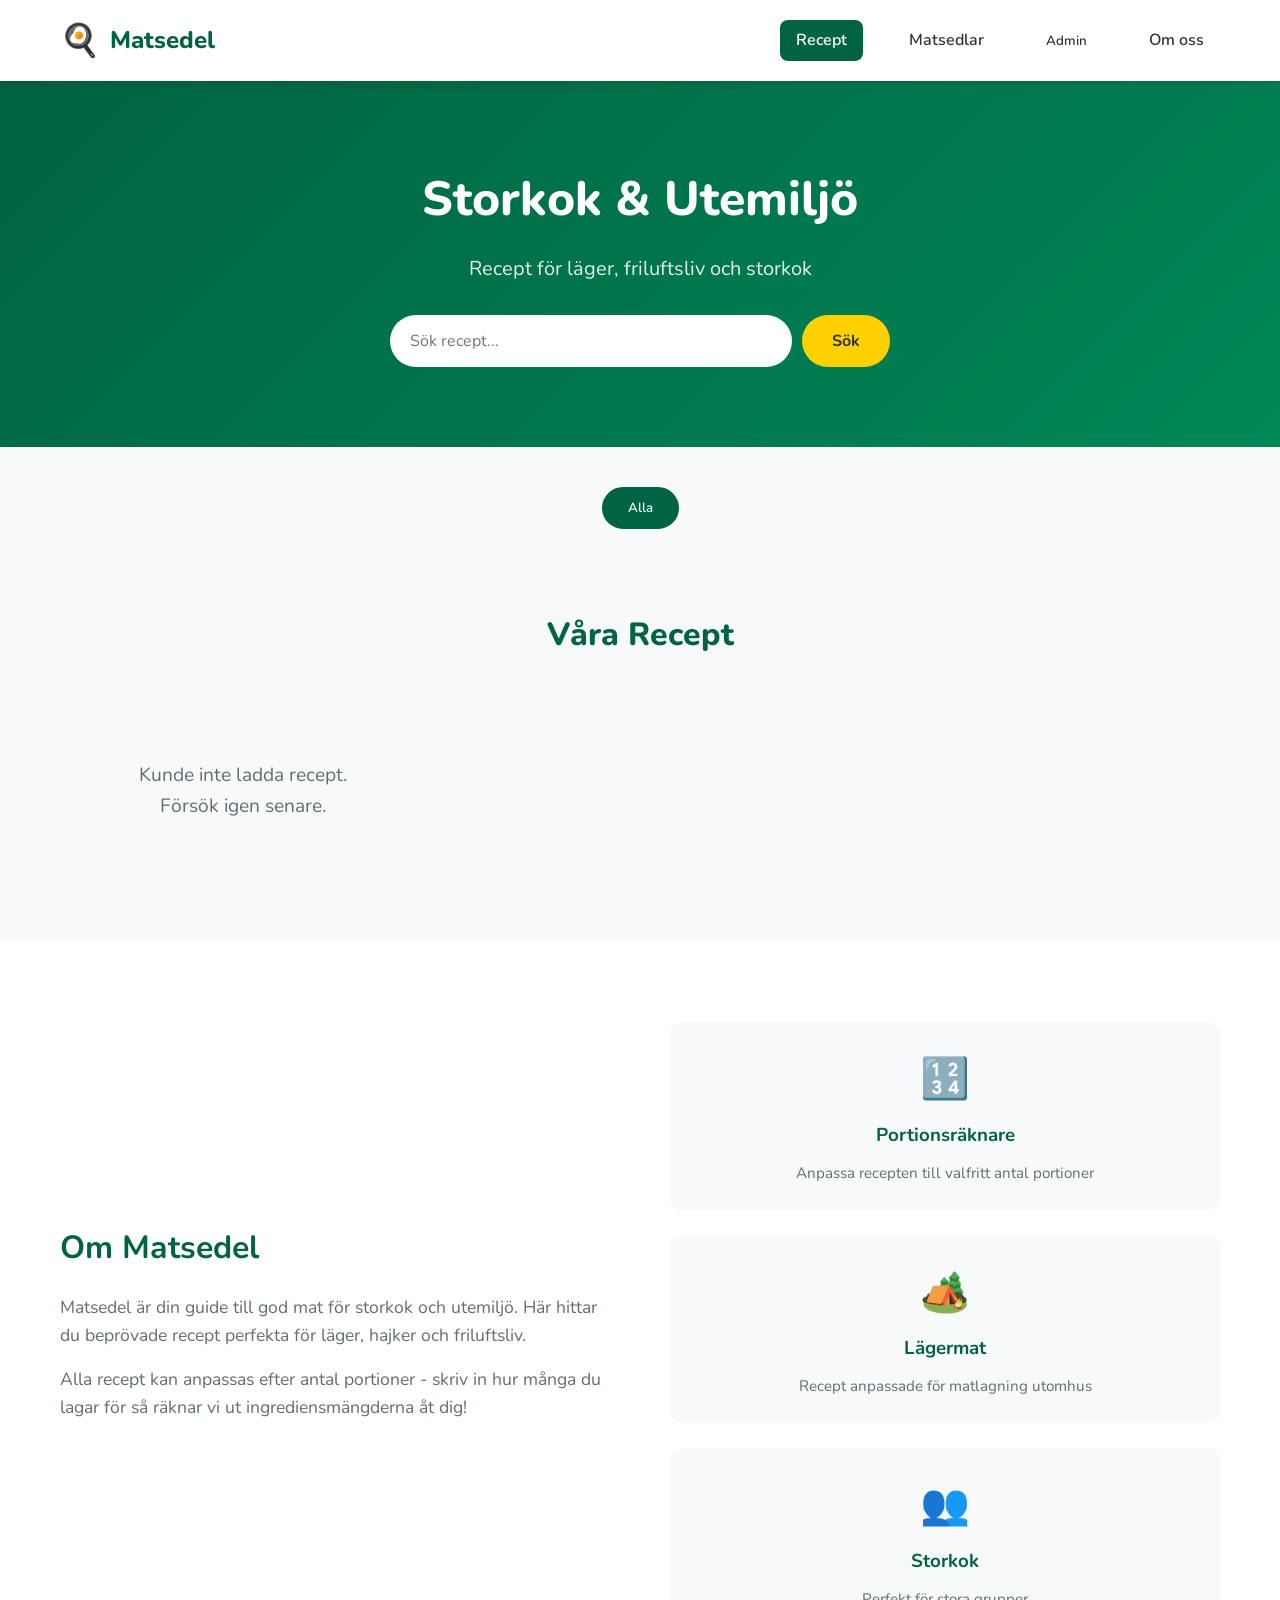
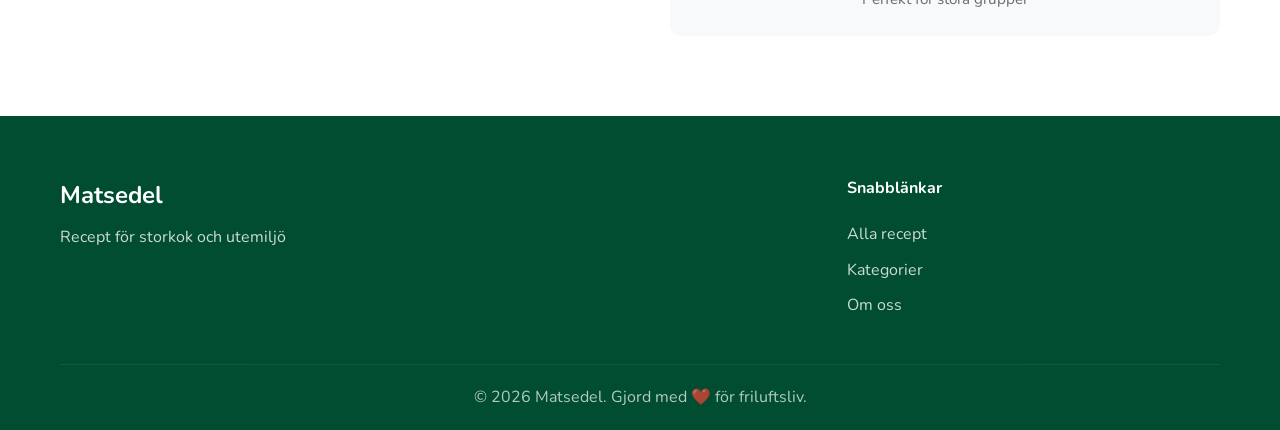
==== commit 12ac6ca5: "add pentry" ====
--- a/templates/index.html
+++ b/templates/index.html
@@ -19,7 +19,13 @@
                 <nav class="nav">
                     <a href="/" class="nav-link active">Recept</a>
                     <a href="/menus" class="nav-link">Matsedlar</a>
-                    <a href="/editor" class="nav-link">Lägg till recept</a>
+                    <div class="nav-dropdown">
+                        <button type="button" class="nav-link nav-dropdown-toggle">Admin</button>
+                        <div class="nav-dropdown-menu">
+                            <a href="/editor" class="nav-dropdown-item">Lägg till recept</a>
+                            <a href="/skafferi" class="nav-dropdown-item">Skafferi</a>
+                        </div>
+                    </div>
                     <a href="#about" class="nav-link">Om oss</a>
                 </nav>
             </div>
--- a/static/css/style.css
+++ b/static/css/style.css
@@ -80,6 +80,7 @@
 .nav {
     display: flex;
     gap: 30px;
+    align-items: center;
 }
 
 .nav-link {
@@ -93,6 +94,50 @@
 
 .nav-link:hover,
 .nav-link.active {
+    background: var(--primary-color);
+    color: var(--white);
+}
+
+.nav-dropdown {
+    position: relative;
+}
+
+.nav-dropdown-toggle {
+    background: transparent;
+    border: none;
+    font-family: inherit;
+}
+
+.nav-dropdown-menu {
+    position: absolute;
+    top: calc(100% + 10px);
+    right: 0;
+    min-width: 180px;
+    background: var(--white);
+    border-radius: 12px;
+    box-shadow: var(--shadow-hover);
+    padding: 8px;
+    display: none;
+    z-index: 1001;
+}
+
+.nav-dropdown:hover .nav-dropdown-menu,
+.nav-dropdown:focus-within .nav-dropdown-menu {
+    display: block;
+}
+
+.nav-dropdown-item {
+    display: block;
+    text-decoration: none;
+    color: var(--text-color);
+    font-weight: 600;
+    padding: 10px 14px;
+    border-radius: 8px;
+    transition: var(--transition);
+}
+
+.nav-dropdown-item:hover,
+.nav-dropdown-item.active {
     background: var(--primary-color);
     color: var(--white);
 }
@@ -1061,11 +1106,13 @@
 .servings-selector {
     display: flex;
     align-items: center;
+    flex-wrap: wrap;
     gap: 15px;
     margin-bottom: 20px;
 }
 
-.servings-selector input {
+.servings-selector input,
+.servings-selector select {
     width: 80px;
     padding: 10px;
     border: 2px solid #e0e0e0;
@@ -1079,6 +1126,17 @@
     margin-bottom: 15px;
 }
 
+.shopping-coverage,
+.shopping-needed {
+    margin-top: 20px;
+}
+
+.shopping-coverage h3,
+.shopping-needed h3 {
+    color: var(--primary-color);
+    margin-bottom: 12px;
+}
+
 .shopping-items {
     list-style: none;
     padding: 0;
@@ -1093,6 +1151,25 @@
 
 .shopping-items li:last-child {
     border-bottom: none;
+}
+
+.shopping-items-covered li {
+    color: var(--text-light);
+}
+
+.shopping-item-note {
+    margin-top: 4px;
+    color: var(--text-light);
+    font-size: 0.9rem;
+}
+
+.shopping-all-covered {
+    margin-top: 20px;
+    padding: 18px 20px;
+    border-radius: 12px;
+    background: rgba(0, 99, 65, 0.08);
+    color: var(--primary-color);
+    font-weight: 700;
 }
 
 .editor-textarea {
@@ -1227,6 +1304,173 @@
 .editor-image-preview {
     margin-bottom: 15px;
 }
+
+.pantry-layout {
+    display: grid;
+    grid-template-columns: minmax(320px, 420px) 1fr;
+    gap: 30px;
+    align-items: start;
+}
+
+.pantry-form-row {
+    grid-template-columns: 2fr 1fr 1fr;
+}
+
+.pantry-location-toolbar {
+    display: grid;
+    grid-template-columns: 1fr 1fr 1fr;
+    gap: 20px;
+    margin-bottom: 20px;
+}
+
+.pantry-location-actions {
+    display: grid;
+    gap: 8px;
+}
+
+.pantry-location-form {
+    display: grid;
+    gap: 8px;
+}
+
+.pantry-location-inline {
+    display: flex;
+    gap: 12px;
+}
+
+.pantry-location-inline input,
+.pantry-location-toolbar select {
+    width: 100%;
+    padding: 12px 14px;
+    border: 2px solid #e0e0e0;
+    border-radius: 8px;
+    font-size: 1rem;
+    font-family: inherit;
+}
+
+.pantry-list-section {
+    display: grid;
+    gap: 20px;
+}
+
+.pantry-list-header {
+    display: flex;
+    justify-content: space-between;
+    align-items: center;
+    gap: 15px;
+}
+
+.pantry-grid {
+    display: grid;
+    grid-template-columns: repeat(auto-fill, minmax(260px, 1fr));
+    gap: 20px;
+}
+
+.pantry-overview-section {
+    display: grid;
+    gap: 16px;
+}
+
+.pantry-overview-section h2 {
+    color: var(--primary-color);
+}
+
+.pantry-overview-grid {
+    display: grid;
+    grid-template-columns: repeat(auto-fill, minmax(240px, 1fr));
+    gap: 20px;
+}
+
+.pantry-overview-card {
+    background: var(--white);
+    border-radius: var(--border-radius);
+    box-shadow: var(--shadow);
+    padding: 20px;
+}
+
+.pantry-overview-card h3 {
+    color: var(--primary-color);
+    margin-bottom: 12px;
+}
+
+.pantry-overview-list {
+    list-style: none;
+    padding: 0;
+}
+
+.pantry-overview-list li {
+    display: flex;
+    justify-content: space-between;
+    gap: 12px;
+    padding: 10px 0;
+    border-bottom: 1px solid #f0f0f0;
+}
+
+.pantry-overview-list li:last-child {
+    border-bottom: none;
+}
+
+.pantry-card {
+    background: var(--white);
+    border-radius: var(--border-radius);
+    box-shadow: var(--shadow);
+    padding: 20px;
+}
+
+.pantry-card-header {
+    display: flex;
+    justify-content: space-between;
+    gap: 15px;
+    align-items: start;
+    margin-bottom: 16px;
+}
+
+.pantry-card-header h3 {
+    color: var(--primary-color);
+}
+
+.pantry-card-actions {
+    display: flex;
+    gap: 10px;
+    flex-wrap: wrap;
+    justify-content: flex-end;
+}
+
+.pantry-card-actions .btn,
+.pantry-inline-actions .btn {
+    padding: 10px 16px;
+}
+
+.pantry-amount {
+    font-size: 1.2rem;
+    font-weight: 800;
+    color: var(--text-color);
+}
+
+.pantry-edit-form {
+    margin-top: 18px;
+    display: grid;
+    gap: 14px;
+}
+
+.pantry-edit-grid {
+    display: grid;
+    gap: 12px;
+}
+
+.pantry-edit-grid input {
+    padding: 12px 14px;
+    border: 2px solid #e0e0e0;
+    border-radius: 8px;
+    font-size: 1rem;
+    font-family: inherit;
+}
+
+.pantry-inline-actions {
+    display: flex;
+    gap: 12px;
+    flex-wrap: wrap;
+}
 .ingredient-amount {
     font-weight: 600;
     color: var(--primary-color);
@@ -1278,6 +1522,25 @@
     .recipe-body {
         grid-template-columns: 1fr;
     }
+
+    .pantry-layout,
+    .pantry-form-row {
+        grid-template-columns: 1fr;
+    }
+
+    .pantry-location-toolbar {
+        grid-template-columns: 1fr;
+    }
+
+    .pantry-location-inline {
+        flex-direction: column;
+    }
+
+    .pantry-list-header,
+    .pantry-card-header {
+        flex-direction: column;
+        align-items: stretch;
+    }
     
     .about-content {
         grid-template-columns: 1fr;
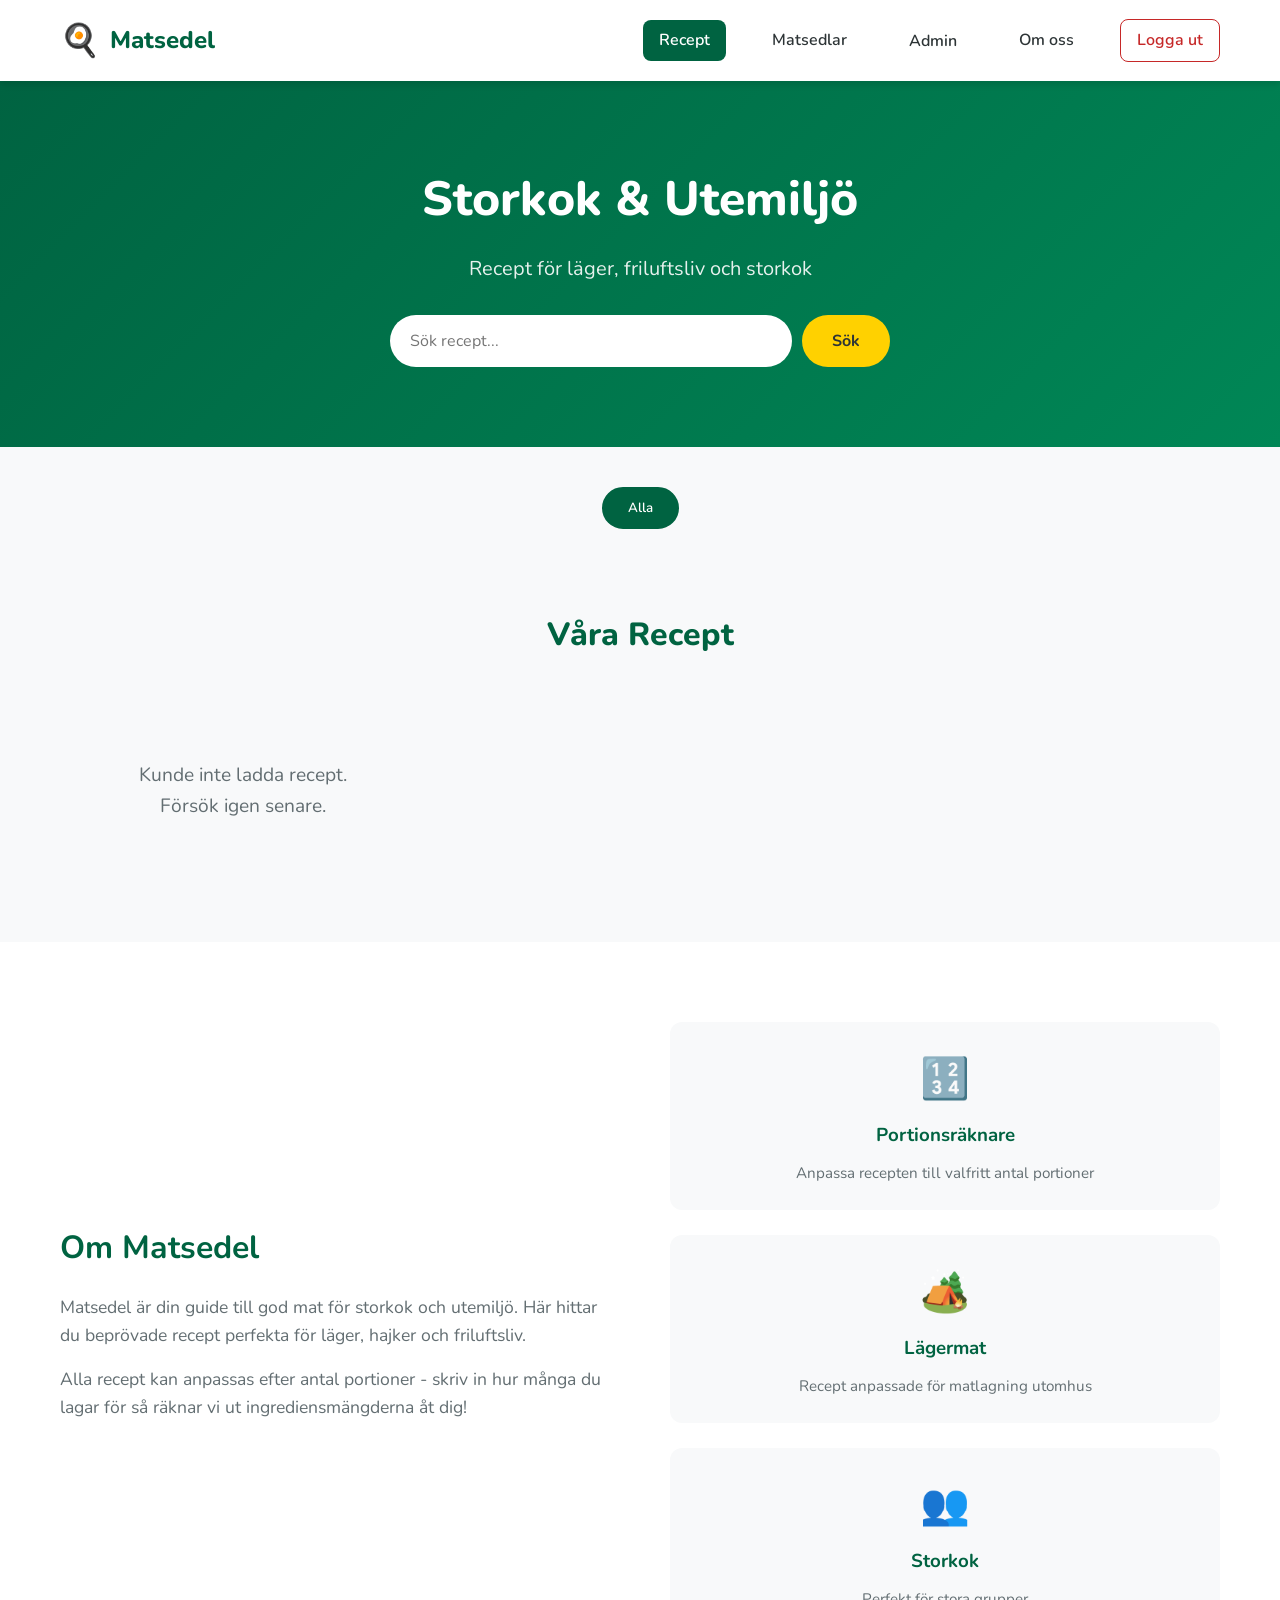
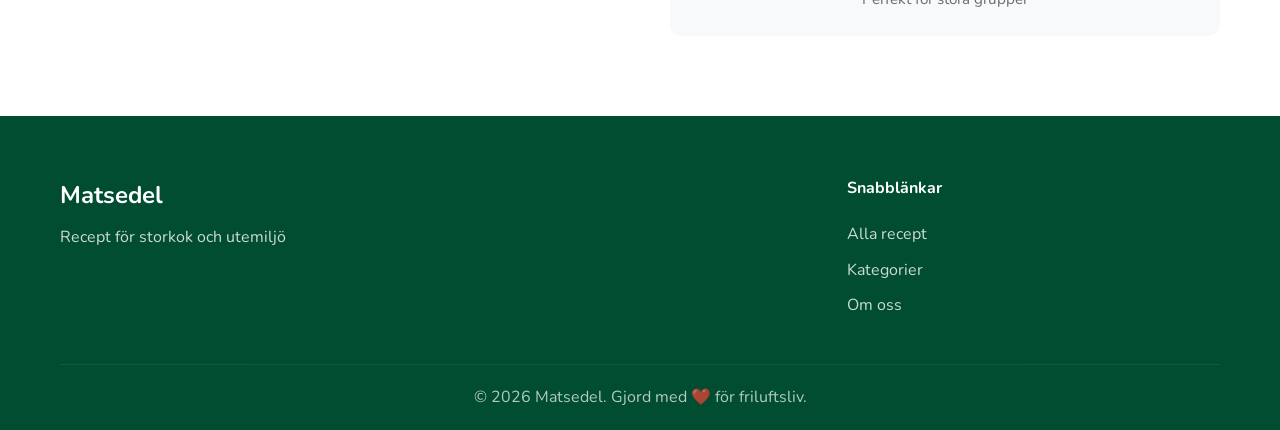
==== commit d2d3dc3c: "add oauth login" ====
--- a/templates/index.html
+++ b/templates/index.html
@@ -23,10 +23,13 @@
                         <button type="button" class="nav-link nav-dropdown-toggle">Admin</button>
                         <div class="nav-dropdown-menu">
                             <a href="/editor" class="nav-dropdown-item">Lägg till recept</a>
+                            <a href="/recipe-manage-edit" class="nav-dropdown-item">Redigera recept</a>
+                            <a href="/recipe-delete" class="nav-dropdown-item">Ta bort recept</a>
                             <a href="/skafferi" class="nav-dropdown-item">Skafferi</a>
                         </div>
                     </div>
                     <a href="#about" class="nav-link">Om oss</a>
+                    <a href="/oauth2/sign_out" class="nav-link nav-logout">Logga ut</a>
                 </nav>
             </div>
         </div>
@@ -115,6 +118,7 @@
         </div>
     </footer>
 
+    <script src="/static/js/nav.js"></script>
     <script src="/static/js/app.js"></script>
 </body>
 </html>
--- a/static/css/style.css
+++ b/static/css/style.css
@@ -98,6 +98,16 @@
     color: var(--white);
 }
 
+.nav-logout {
+    color: #c62828;
+    border: 1px solid #c62828;
+}
+
+.nav-logout:hover {
+    background: #c62828;
+    color: var(--white);
+}
+
 .nav-dropdown {
     position: relative;
 }
@@ -106,6 +116,12 @@
     background: transparent;
     border: none;
     font-family: inherit;
+    font-size: inherit;
+    color: inherit;
+    cursor: pointer;
+    -webkit-appearance: none;
+    -moz-appearance: none;
+    appearance: none;
 }
 
 .nav-dropdown-menu {
@@ -117,13 +133,20 @@
     border-radius: 12px;
     box-shadow: var(--shadow-hover);
     padding: 8px;
-    display: none;
+    display: block;
+    opacity: 0;
+    visibility: hidden;
+    pointer-events: none;
+    transform: translateY(6px);
+    transition: opacity 0.2s ease, transform 0.2s ease, visibility 0.2s ease;
     z-index: 1001;
 }
 
-.nav-dropdown:hover .nav-dropdown-menu,
-.nav-dropdown:focus-within .nav-dropdown-menu {
-    display: block;
+.nav-dropdown.open .nav-dropdown-menu {
+    opacity: 1;
+    visibility: visible;
+    pointer-events: auto;
+    transform: translateY(0);
 }
 
 .nav-dropdown-item {
@@ -287,6 +310,14 @@
     align-items: center;
     justify-content: center;
     font-size: 4rem;
+    color: var(--white);
+    position: relative;
+}
+
+.recipe-card-icon {
+    position: relative;
+    z-index: 1;
+    line-height: 1;
 }
 
 .recipe-photo-card {
@@ -294,6 +325,9 @@
     height: 100%;
     object-fit: cover;
     display: block;
+    position: absolute;
+    inset: 0;
+    z-index: 2;
 }
 
 .recipe-info {
@@ -369,6 +403,14 @@
     align-items: center;
     justify-content: center;
     font-size: 8rem;
+    color: var(--white);
+    position: relative;
+}
+
+.recipe-detail-icon {
+    position: relative;
+    z-index: 1;
+    line-height: 1;
 }
 
 .recipe-photo-large {
@@ -377,6 +419,9 @@
     object-fit: cover;
     display: block;
     border-radius: var(--border-radius);
+    position: absolute;
+    inset: 0;
+    z-index: 2;
 }
 
 .recipe-title-section h1 {
@@ -856,6 +901,39 @@
     color: var(--white);
     font-weight: 700;
     font-size: 1.1rem;
+}
+
+.meal-servings-control {
+    display: flex;
+    align-items: center;
+    justify-content: flex-end;
+    gap: 6px;
+    margin-bottom: 8px;
+}
+
+.meal-servings-control label {
+    color: var(--text-light);
+    font-size: 0.72rem;
+    font-weight: 700;
+    text-transform: uppercase;
+    letter-spacing: 0.04em;
+}
+
+.meal-servings-input {
+    width: 64px;
+    padding: 4px 6px;
+    border: 1px solid #c9d5cf;
+    border-radius: 7px;
+    background: var(--white);
+    color: var(--primary-dark);
+    font-weight: 700;
+    font-size: 0.85rem;
+    text-align: center;
+}
+
+.meal-servings-input::placeholder {
+    color: #6d8378;
+    opacity: 1;
 }
 
 .meal-cell {
@@ -952,6 +1030,117 @@
     color: white;
 }
 
+/* Multiple recipes per meal styles */
+.recipes-list {
+    display: flex;
+    flex-direction: column;
+    gap: 8px;
+    margin-bottom: 8px;
+}
+
+.recipe-card-multi {
+    background: var(--white);
+    border: 2px solid var(--primary-color);
+    border-radius: 6px;
+    padding: 8px 10px;
+    position: relative;
+    box-shadow: 0 1px 4px rgba(0, 99, 65, 0.1);
+    display: flex;
+    align-items: center;
+    gap: 8px;
+}
+
+.recipe-card-multi .recipe-card-name {
+    font-weight: 600;
+    color: var(--primary-color);
+    font-size: 0.9rem;
+    flex: 1;
+    margin-bottom: 0;
+    padding-right: 0;
+}
+
+.recipe-card-multi .recipe-card-time {
+    color: var(--text-light);
+    font-size: 0.75rem;
+    white-space: nowrap;
+}
+
+.recipe-servings-control {
+    display: flex;
+    align-items: center;
+    gap: 3px;
+    margin-left: auto;
+}
+
+.recipe-servings-input {
+    width: 48px;
+    padding: 3px 4px;
+    border: 1px solid #c9d5cf;
+    border-radius: 5px;
+    background: #f8faf9;
+    color: var(--primary-dark);
+    font-weight: 600;
+    font-size: 0.78rem;
+    text-align: center;
+}
+
+.recipe-servings-input::placeholder {
+    color: #8fa99d;
+    opacity: 1;
+}
+
+.recipe-servings-input:focus {
+    outline: none;
+    border-color: var(--primary-color);
+    background: var(--white);
+}
+
+.recipe-servings-label {
+    color: var(--text-light);
+    font-size: 0.68rem;
+    font-weight: 600;
+}
+
+.remove-recipe-btn-small {
+    background: #ffebee;
+    border: 1px solid #ef5350;
+    color: #c62828;
+    width: 22px;
+    height: 22px;
+    border-radius: 4px;
+    font-size: 0.7rem;
+    cursor: pointer;
+    transition: var(--transition);
+    display: flex;
+    align-items: center;
+    justify-content: center;
+    flex-shrink: 0;
+    padding: 0;
+}
+
+.remove-recipe-btn-small:hover {
+    background: #ef5350;
+    color: white;
+}
+
+.add-more-recipe-btn {
+    width: 100%;
+    background: rgba(76, 175, 80, 0.1);
+    border: 2px dashed var(--primary-color);
+    color: var(--primary-color);
+    padding: 6px 10px;
+    border-radius: 6px;
+    font-size: 0.85rem;
+    font-weight: 600;
+    cursor: pointer;
+    transition: var(--transition);
+}
+
+.add-more-recipe-btn:hover {
+    background: rgba(76, 175, 80, 0.2);
+    border-style: solid;
+}
+
 /* Legend */
 .menu-legend {
     display: flex;
@@ -1283,6 +1472,34 @@
     text-decoration: none;
 }
 
+.recipe-delete-list {
+    display: grid;
+    gap: 12px;
+    margin-top: 18px;
+}
+
+.recipe-delete-item {
+    background: var(--bg-color);
+    border: 1px solid #e3e7ea;
+    border-radius: 10px;
+    padding: 14px 16px;
+    display: flex;
+    justify-content: space-between;
+    align-items: center;
+    gap: 14px;
+}
+
+.recipe-delete-name {
+    font-weight: 700;
+    color: var(--text-color);
+}
+
+.recipe-delete-actions {
+    display: flex;
+    gap: 10px;
+    flex-wrap: wrap;
+}
+
 .editor-current-image {
     margin-bottom: 20px;
     padding: 20px;
@@ -1307,9 +1524,20 @@
 
 .pantry-layout {
     display: grid;
-    grid-template-columns: minmax(320px, 420px) 1fr;
-    gap: 30px;
+    grid-template-columns: 1fr;
+    gap: 20px;
     align-items: start;
+}
+
+.pantry-form-card,
+.pantry-list-section {
+    min-width: 0;
+}
+
+.pantry-form-card {
+    width: 100%;
+    box-sizing: border-box;
+    overflow: hidden;
 }
 
 .pantry-form-row {
@@ -1318,11 +1546,23 @@
 
 .pantry-location-toolbar {
     display: grid;
-    grid-template-columns: 1fr 1fr 1fr;
-    gap: 20px;
+    grid-template-columns: 1fr;
+    gap: 12px;
     margin-bottom: 20px;
 }
 
+#pantryLocationSelect {
+    width: auto;
+    max-width: 220px;
+    padding: 8px 10px;
+    font-size: 0.95rem;
+    line-height: 1.2;
+}
+
+.pantry-list-section {
+    margin-top: 4px;
+}
+
 .pantry-location-actions {
     display: grid;
     gap: 8px;
@@ -1336,11 +1576,14 @@
 .pantry-location-inline {
     display: flex;
     gap: 12px;
+    flex-wrap: wrap;
 }
 
 .pantry-location-inline input,
 .pantry-location-toolbar select {
-    width: 100%;
+    width: auto;
+    flex: 1 1 220px;
+    min-width: 0;
     padding: 12px 14px;
     border: 2px solid #e0e0e0;
     border-radius: 8px;
@@ -1350,7 +1593,7 @@
 
 .pantry-list-section {
     display: grid;
-    gap: 20px;
+    gap: 24px;
 }
 
 .pantry-list-header {
@@ -1364,6 +1607,129 @@
     display: grid;
     grid-template-columns: repeat(auto-fill, minmax(260px, 1fr));
     gap: 20px;
+}
+
+
+.pantry-low-stock {
+    margin-top: 16px;
+    display: grid;
+    gap: 10px;
+}
+
+.pantry-low-stock-compact {
+    margin-top: 14px;
+}
+
+.pantry-low-stock-warning {
+    padding: 14px 16px;
+    border-radius: 10px;
+    border: 1px solid transparent;
+}
+
+.pantry-low-stock-warning-low {
+    background: #fff7e8;
+    border-color: #f2d29b;
+}
+
+.pantry-low-stock-warning-very-low {
+    background: #fff0e3;
+    border-color: #f0b36b;
+}
+
+.pantry-low-stock-warning-empty {
+    background: #ffe9ea;
+    border-color: #e48b93;
+}
+
+.pantry-low-stock-title {
+    display: inline-flex;
+    align-items: center;
+    gap: 8px;
+    font-weight: 800;
+    margin-bottom: 8px;
+}
+
+.pantry-low-stock-icon {
+    display: inline-flex;
+    align-items: center;
+    justify-content: center;
+    width: 24px;
+    height: 24px;
+    padding: 0;
+    border-radius: 999px;
+    line-height: 1;
+    color: var(--white);
+}
+
+.pantry-low-stock-icon-svg {
+    width: 16px;
+    height: 16px;
+    display: block;
+    fill: none;
+    stroke: currentColor;
+    stroke-width: 2;
+    stroke-linecap: round;
+    stroke-linejoin: round;
+}
+
+.pantry-low-stock-warning-low .pantry-low-stock-icon {
+    background: #c77a00;
+}
+
+.pantry-low-stock-warning-very-low .pantry-low-stock-icon {
+    background: #d46600;
+}
+
+.pantry-low-stock-warning-empty .pantry-low-stock-icon {
+    background: #c4313d;
+}
+
+.pantry-low-stock-warning-low .pantry-low-stock-title {
+    color: #9a5a00;
+}
+
+.pantry-low-stock-warning-very-low .pantry-low-stock-title {
+    color: #b85b00;
+}
+
+.pantry-low-stock-warning-empty .pantry-low-stock-title {
+    color: #b4232f;
+}
+
+.pantry-low-stock-list {
+    list-style: none;
+    padding: 0;
+    margin: 0;
+}
+
+.pantry-low-stock-list li {
+    display: flex;
+    justify-content: space-between;
+    gap: 12px;
+    padding: 6px 0;
+    border-bottom: 1px solid rgba(0, 0, 0, 0.08);
+}
+
+.pantry-low-stock-warning-low .pantry-low-stock-list li {
+    color: #7a4900;
+}
+
+.pantry-low-stock-warning-very-low .pantry-low-stock-list li {
+    color: #8c4700;
+}
+
+.pantry-low-stock-warning-empty .pantry-low-stock-list li {
+    color: #8f1d28;
+}
+
+.pantry-low-stock-list li:last-child {
+    border-bottom: none;
+}
+
+.pantry-low-stock-empty {
+    margin-top: 16px;
+    color: var(--text-light);
+    font-size: 0.95rem;
 }
 
 .pantry-overview-section {
@@ -1391,6 +1757,10 @@
 .pantry-overview-card h3 {
     color: var(--primary-color);
     margin-bottom: 12px;
+}
+
+.pantry-overview-card .pantry-summary-badges {
+    margin-bottom: 16px;
 }
 
 .pantry-overview-list {
@@ -1481,6 +1851,10 @@
     .menu-table th.meal-column {
         min-width: 140px;
     }
+
+    .pantry-layout {
+        grid-template-columns: 1fr;
+    }
     
     .recipe-card-name {
         font-size: 0.9rem;
